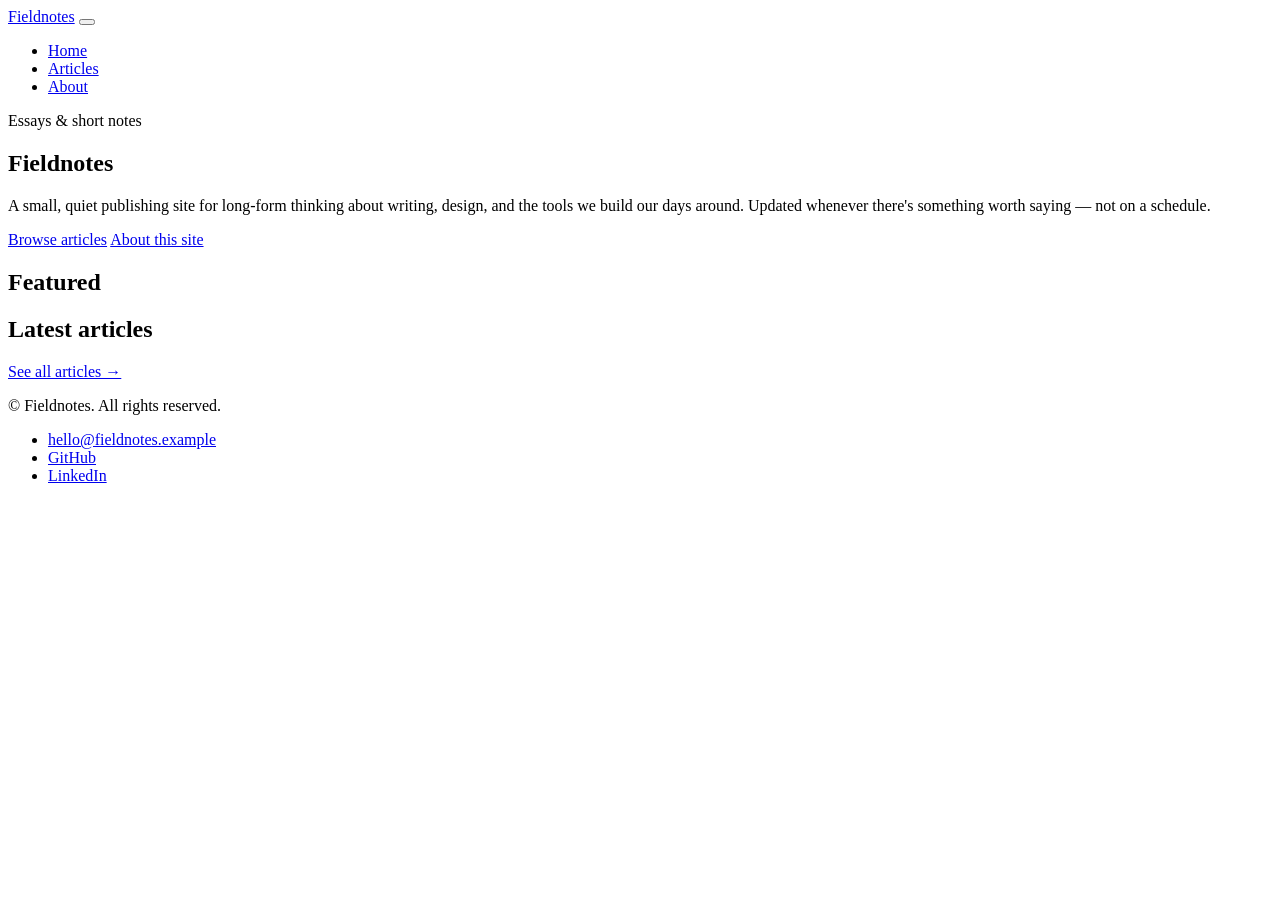
==== index.html @ 8700a75f "Create index.html" ====
<!DOCTYPE html>
<html lang="en">
<head>
  <meta charset="UTF-8">
  <meta name="viewport" content="width=device-width, initial-scale=1.0">
  <title>Fieldnotes — A Personal Publishing Site</title>
  <meta name="description" content="Fieldnotes is a personal publishing site for essays and short notes on writing, design, and technology.">
  <link rel="icon" href="images/favicon.svg" type="image/svg+xml">

  <!-- Fonts: a characterful serif for display type, a clean sans for body/UI text -->
  <link rel="preconnect" href="https://fonts.googleapis.com">
  <link rel="preconnect" href="https://fonts.gstatic.com" crossorigin>
  <link href="https://fonts.googleapis.com/css2?family=Fraunces:opsz,wght@9..144,500;9..144,600&family=IBM+Plex+Mono:wght@400;500&family=IBM+Plex+Sans:wght@400;500;600&display=swap" rel="stylesheet">

  <link rel="stylesheet" href="css/style.css">
</head>
<body data-page="home">

  <!-- ============ Site header / navigation ============ -->
  <header class="site-header">
    <nav class="nav">
      <a href="index.html" class="nav-brand">Field<span>notes</span></a>

      <button class="nav-toggle" aria-label="Toggle navigation menu" aria-expanded="false">
        <span></span><span></span><span></span>
      </button>

      <ul class="nav-links">
        <li><a href="index.html" data-page="home">Home</a></li>
        <li><a href="articles.html" data-page="articles">Articles</a></li>
        <li><a href="about.html" data-page="about">About</a></li>
      </ul>
    </nav>
  </header>

  <main>

    <!-- ============ Hero ============ -->
    <section class="hero">
      <div class="container hero-inner">
        <span class="eyebrow">Essays &amp; short notes</span>
        <h1>Fieldnotes</h1>
        <p class="lede">
          A small, quiet publishing site for long-form thinking about writing, design,
          and the tools we build our days around. Updated whenever there's something
          worth saying — not on a schedule.
        </p>
        <div class="hero-actions">
          <a href="articles.html" class="btn">Browse articles</a>
          <a href="about.html" class="btn btn-outline">About this site</a>
        </div>
      </div>
    </section>

    <!-- ============ Featured article ============ -->
    <section class="section">
      <div class="container">
        <div class="section-header">
          <h2>Featured</h2>
        </div>
        <div class="featured" id="featured-article">
          <!-- Populated by js/script.js — renderFeaturedArticle() -->
        </div>
      </div>
    </section>

    <!-- ============ Latest articles ============ -->
    <section class="section" style="padding-top: 0;">
      <div class="container">
        <div class="section-header">
          <h2>Latest articles</h2>
          <a href="articles.html" class="see-all-link">See all articles &rarr;</a>
        </div>
        <div class="article-grid" id="latest-articles-grid">
          <!-- Populated by js/script.js — renderLatestArticles() -->
        </div>
      </div>
    </section>

  </main>

  <!-- ============ Footer ============ -->
  <footer class="site-footer">
    <div class="container footer-inner">
      <p class="footer-copy">&copy; <span id="current-year"></span> Fieldnotes. All rights reserved.</p>
      <ul class="footer-links">
        <li><a href="mailto:hello@fieldnotes.example">hello@fieldnotes.example</a></li>
        <li><a href="https://github.com/yourusername" target="_blank" rel="noopener">GitHub</a></li>
        <li><a href="https://linkedin.com/in/yourusername" target="_blank" rel="noopener">LinkedIn</a></li>
      </ul>
    </div>
  </footer>

  <script src="js/script.js"></script>
</body>
</html>
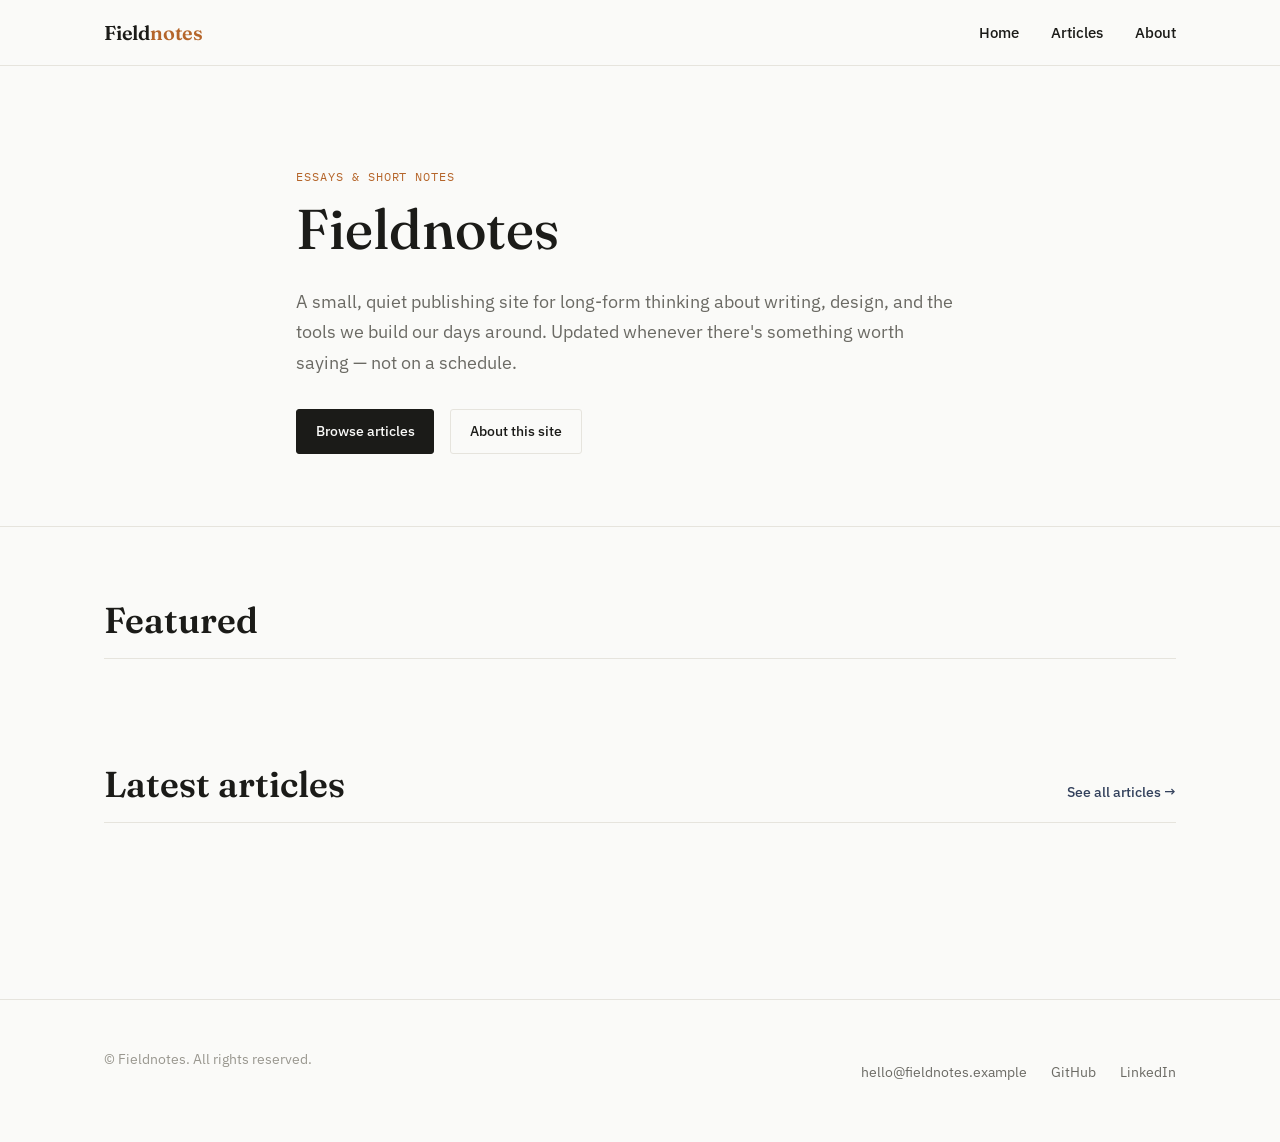
==== commit f15330b9: "Update index.html" ====
--- a/index.html
+++ b/index.html
@@ -3,8 +3,8 @@
 <head>
   <meta charset="UTF-8">
   <meta name="viewport" content="width=device-width, initial-scale=1.0">
-  <title>Fieldnotes — A Personal Publishing Site</title>
-  <meta name="description" content="Fieldnotes is a personal publishing site for essays and short notes on writing, design, and technology.">
+  <title>Ramchandra Poudel</title>
+  <meta name="description" content="ramchandrap: personal notes & essays">
   <link rel="icon" href="images/favicon.svg" type="image/svg+xml">
 
   <!-- Fonts: a characterful serif for display type, a clean sans for body/UI text -->
--- a/css/style.css
+++ b/css/style.css
@@ -0,0 +1,926 @@
+/* ==========================================================================
+   Fieldnotes — main stylesheet
+   Organized in sections:
+   1. Design tokens (CSS variables)
+   2. Reset / base
+   3. Typography
+   4. Layout helpers
+   5. Navigation
+   6. Buttons & form controls
+   7. Hero
+   8. Article cards & grids
+   9. Article page
+   10. About page
+   11. Footer
+   12. Utilities & responsive tweaks
+   ========================================================================== */
+
+/* -----------------------------------------
+   1. Design tokens
+   All colors, spacing and type sizes live
+   here so the whole site can be restyled
+   by editing this one block.
+----------------------------------------- */
+:root {
+  /* Colors */
+  --color-bg: #fafaf8;
+  --color-surface: #ffffff;
+  --color-ink: #1b1b18;
+  --color-ink-muted: #6b6a64;
+  --color-ink-faint: #99978f;
+  --color-border: #e6e4dd;
+  --color-accent: #33415c;
+  --color-accent-soft: #33415c14;
+  --color-highlight: #b5652a;
+
+  /* Typography */
+  --font-display: "Fraunces", Georgia, "Times New Roman", serif;
+  --font-body: "IBM Plex Sans", -apple-system, BlinkMacSystemFont, "Segoe UI", sans-serif;
+  --font-mono: "IBM Plex Mono", ui-monospace, SFMono-Regular, Menlo, monospace;
+
+  /* Spacing scale */
+  --space-1: 0.5rem;
+  --space-2: 1rem;
+  --space-3: 1.5rem;
+  --space-4: 2rem;
+  --space-5: 3rem;
+  --space-6: 4.5rem;
+  --space-7: 6rem;
+
+  /* Layout */
+  --max-width: 1120px;
+  --max-width-narrow: 720px;
+  --radius: 3px;
+
+  /* Motion */
+  --transition-fast: 150ms ease;
+  --transition-base: 220ms ease;
+}
+
+/* -----------------------------------------
+   2. Reset / base
+----------------------------------------- */
+*,
+*::before,
+*::after {
+  box-sizing: border-box;
+}
+
+html {
+  scroll-behavior: smooth;
+}
+
+body {
+  margin: 0;
+  background-color: var(--color-bg);
+  color: var(--color-ink);
+  font-family: var(--font-body);
+  font-size: 1rem;
+  line-height: 1.65;
+  -webkit-font-smoothing: antialiased;
+}
+
+img {
+  max-width: 100%;
+  display: block;
+  height: auto;
+}
+
+a {
+  color: inherit;
+  text-decoration: none;
+}
+
+ul,
+ol {
+  padding-left: 1.25em;
+}
+
+button {
+  font-family: inherit;
+  cursor: pointer;
+}
+
+/* Respect reduced motion preferences */
+@media (prefers-reduced-motion: reduce) {
+  html {
+    scroll-behavior: auto;
+  }
+  *,
+  *::before,
+  *::after {
+    animation-duration: 0.001ms !important;
+    animation-iteration-count: 1 !important;
+    transition-duration: 0.001ms !important;
+  }
+}
+
+/* Visible keyboard focus for accessibility */
+a:focus-visible,
+button:focus-visible,
+input:focus-visible {
+  outline: 2px solid var(--color-accent);
+  outline-offset: 3px;
+}
+
+/* -----------------------------------------
+   3. Typography
+----------------------------------------- */
+h1,
+h2,
+h3,
+h4 {
+  font-family: var(--font-display);
+  font-weight: 600;
+  line-height: 1.2;
+  margin: 0 0 var(--space-2);
+  color: var(--color-ink);
+}
+
+h1 {
+  font-size: clamp(2.25rem, 5vw, 3.5rem);
+  font-weight: 500;
+}
+
+h2 {
+  font-size: clamp(1.75rem, 3.5vw, 2.25rem);
+}
+
+h3 {
+  font-size: 1.35rem;
+}
+
+p {
+  margin: 0 0 var(--space-3);
+}
+
+.eyebrow {
+  display: inline-block;
+  font-family: var(--font-mono);
+  font-size: 0.75rem;
+  letter-spacing: 0.08em;
+  text-transform: uppercase;
+  color: var(--color-highlight);
+  margin-bottom: var(--space-1);
+}
+
+.lede {
+  font-size: 1.15rem;
+  color: var(--color-ink-muted);
+  max-width: 60ch;
+}
+
+/* -----------------------------------------
+   4. Layout helpers
+----------------------------------------- */
+.container {
+  width: 100%;
+  max-width: var(--max-width);
+  margin-inline: auto;
+  padding-inline: var(--space-3);
+}
+
+.container-narrow {
+  width: 100%;
+  max-width: var(--max-width-narrow);
+  margin-inline: auto;
+  padding-inline: var(--space-3);
+}
+
+.section {
+  padding-block: var(--space-6);
+}
+
+.section-header {
+  display: flex;
+  align-items: baseline;
+  justify-content: space-between;
+  gap: var(--space-2);
+  margin-bottom: var(--space-4);
+  border-bottom: 1px solid var(--color-border);
+  padding-bottom: var(--space-2);
+}
+
+.section-header h2 {
+  margin-bottom: 0;
+}
+
+.see-all-link {
+  font-size: 0.9rem;
+  font-weight: 500;
+  color: var(--color-accent);
+  white-space: nowrap;
+  border-bottom: 1px solid transparent;
+  transition: border-color var(--transition-fast);
+}
+
+.see-all-link:hover {
+  border-color: currentColor;
+}
+
+/* -----------------------------------------
+   5. Navigation
+----------------------------------------- */
+.site-header {
+  position: sticky;
+  top: 0;
+  z-index: 100;
+  background-color: rgba(250, 250, 248, 0.92);
+  backdrop-filter: saturate(120%) blur(6px);
+  border-bottom: 1px solid var(--color-border);
+}
+
+.nav {
+  max-width: var(--max-width);
+  margin-inline: auto;
+  padding: var(--space-2) var(--space-3);
+  display: flex;
+  align-items: center;
+  justify-content: space-between;
+}
+
+.nav-brand {
+  font-family: var(--font-display);
+  font-size: 1.25rem;
+  font-weight: 600;
+  letter-spacing: -0.01em;
+}
+
+.nav-brand span {
+  color: var(--color-highlight);
+}
+
+.nav-links {
+  display: flex;
+  gap: var(--space-4);
+  list-style: none;
+  margin: 0;
+  padding: 0;
+}
+
+.nav-links a {
+  position: relative;
+  font-size: 0.95rem;
+  font-weight: 500;
+  padding-bottom: 4px;
+}
+
+.nav-links a::after {
+  content: "";
+  position: absolute;
+  left: 0;
+  bottom: 0;
+  width: 0;
+  height: 1px;
+  background-color: var(--color-accent);
+  transition: width var(--transition-base);
+}
+
+.nav-links a:hover::after,
+.nav-links a.active::after {
+  width: 100%;
+}
+
+.nav-links a.active {
+  color: var(--color-accent);
+}
+
+.nav-toggle {
+  display: none;
+  flex-direction: column;
+  justify-content: center;
+  gap: 5px;
+  width: 32px;
+  height: 32px;
+  background: none;
+  border: none;
+  padding: 0;
+}
+
+.nav-toggle span {
+  display: block;
+  height: 2px;
+  width: 100%;
+  background-color: var(--color-ink);
+  transition: transform var(--transition-base), opacity var(--transition-base);
+}
+
+.nav-toggle[aria-expanded="true"] span:nth-child(1) {
+  transform: translateY(7px) rotate(45deg);
+}
+
+.nav-toggle[aria-expanded="true"] span:nth-child(2) {
+  opacity: 0;
+}
+
+.nav-toggle[aria-expanded="true"] span:nth-child(3) {
+  transform: translateY(-7px) rotate(-45deg);
+}
+
+/* -----------------------------------------
+   6. Buttons & form controls
+----------------------------------------- */
+.btn {
+  display: inline-flex;
+  align-items: center;
+  gap: 0.4em;
+  font-size: 0.9rem;
+  font-weight: 500;
+  padding: 0.65em 1.3em;
+  border-radius: var(--radius);
+  border: 1px solid var(--color-ink);
+  background-color: var(--color-ink);
+  color: var(--color-bg);
+  transition: background-color var(--transition-fast), color var(--transition-fast), border-color var(--transition-fast);
+}
+
+.btn:hover {
+  background-color: transparent;
+  color: var(--color-ink);
+}
+
+.btn-outline {
+  background-color: transparent;
+  color: var(--color-ink);
+  border-color: var(--color-border);
+}
+
+.btn-outline:hover {
+  border-color: var(--color-ink);
+}
+
+.btn-text {
+  display: inline-flex;
+  align-items: center;
+  gap: 0.35em;
+  font-size: 0.9rem;
+  font-weight: 600;
+  color: var(--color-accent);
+  border-bottom: 1px solid transparent;
+  padding: 0;
+}
+
+.btn-text:hover {
+  border-color: currentColor;
+}
+
+.search-bar {
+  display: flex;
+  align-items: center;
+  gap: var(--space-1);
+  border: 1px solid var(--color-border);
+  border-radius: var(--radius);
+  background-color: var(--color-surface);
+  padding: 0.6em 0.9em;
+  transition: border-color var(--transition-fast);
+}
+
+.search-bar:focus-within {
+  border-color: var(--color-accent);
+}
+
+.search-bar input {
+  flex: 1;
+  border: none;
+  outline: none;
+  background: transparent;
+  font-family: inherit;
+  font-size: 0.95rem;
+  color: var(--color-ink);
+}
+
+.search-bar svg {
+  flex-shrink: 0;
+  color: var(--color-ink-faint);
+}
+
+.filter-bar {
+  display: flex;
+  flex-wrap: wrap;
+  gap: var(--space-1);
+  margin-top: var(--space-3);
+}
+
+.filter-btn {
+  font-size: 0.85rem;
+  font-weight: 500;
+  padding: 0.45em 1em;
+  border-radius: 999px;
+  border: 1px solid var(--color-border);
+  background-color: transparent;
+  color: var(--color-ink-muted);
+  transition: background-color var(--transition-fast), color var(--transition-fast), border-color var(--transition-fast);
+}
+
+.filter-btn:hover {
+  border-color: var(--color-ink);
+  color: var(--color-ink);
+}
+
+.filter-btn.active {
+  background-color: var(--color-ink);
+  border-color: var(--color-ink);
+  color: var(--color-bg);
+}
+
+/* -----------------------------------------
+   7. Hero
+----------------------------------------- */
+.hero {
+  padding-block: var(--space-7) var(--space-6);
+  border-bottom: 1px solid var(--color-border);
+}
+
+.hero-inner {
+  max-width: 46rem;
+}
+
+.hero h1 {
+  margin-bottom: var(--space-3);
+}
+
+.hero-actions {
+  display: flex;
+  gap: var(--space-2);
+  margin-top: var(--space-4);
+}
+
+/* Featured article */
+.featured {
+  display: grid;
+  grid-template-columns: 1fr;
+  gap: var(--space-4);
+  align-items: center;
+}
+
+.featured-image {
+  border: 1px solid var(--color-border);
+  overflow: hidden;
+}
+
+.featured-meta {
+  display: flex;
+  gap: var(--space-2);
+  font-size: 0.85rem;
+  color: var(--color-ink-muted);
+  margin-bottom: var(--space-1);
+}
+
+.featured h3 {
+  font-size: clamp(1.5rem, 3vw, 2rem);
+  margin-bottom: var(--space-2);
+}
+
+@media (min-width: 800px) {
+  .featured {
+    grid-template-columns: 1.1fr 1fr;
+  }
+}
+
+/* -----------------------------------------
+   8. Article cards & grids
+----------------------------------------- */
+.article-grid {
+  display: grid;
+  grid-template-columns: 1fr;
+  gap: var(--space-4);
+}
+
+@media (min-width: 640px) {
+  .article-grid {
+    grid-template-columns: repeat(2, 1fr);
+  }
+}
+
+@media (min-width: 980px) {
+  .article-grid {
+    grid-template-columns: repeat(3, 1fr);
+  }
+}
+
+.article-card {
+  display: flex;
+  flex-direction: column;
+  background-color: var(--color-surface);
+  border: 1px solid var(--color-border);
+  border-radius: var(--radius);
+  overflow: hidden;
+  transition: transform var(--transition-base), box-shadow var(--transition-base), border-color var(--transition-base);
+}
+
+.article-card:hover {
+  transform: translateY(-3px);
+  border-color: var(--color-ink-faint);
+  box-shadow: 0 10px 24px -18px rgba(27, 27, 24, 0.35);
+}
+
+.article-card-image {
+  aspect-ratio: 3 / 2;
+  overflow: hidden;
+  border-bottom: 1px solid var(--color-border);
+}
+
+.article-card-image img {
+  width: 100%;
+  height: 100%;
+  object-fit: cover;
+  transition: transform var(--transition-base);
+}
+
+.article-card:hover .article-card-image img {
+  transform: scale(1.03);
+}
+
+.article-card-body {
+  padding: var(--space-3);
+  display: flex;
+  flex-direction: column;
+  flex: 1;
+}
+
+.article-card-category {
+  font-family: var(--font-mono);
+  font-size: 0.7rem;
+  letter-spacing: 0.06em;
+  text-transform: uppercase;
+  color: var(--color-highlight);
+  margin-bottom: var(--space-1);
+}
+
+.article-card h3 {
+  font-size: 1.2rem;
+  margin-bottom: var(--space-1);
+}
+
+.article-card p {
+  color: var(--color-ink-muted);
+  font-size: 0.95rem;
+  margin-bottom: var(--space-2);
+  flex: 1;
+}
+
+.article-card-meta {
+  display: flex;
+  align-items: center;
+  gap: var(--space-1);
+  font-size: 0.8rem;
+  color: var(--color-ink-faint);
+  margin-bottom: var(--space-2);
+}
+
+.article-card-meta .dot {
+  width: 3px;
+  height: 3px;
+  border-radius: 50%;
+  background-color: var(--color-ink-faint);
+}
+
+/* -----------------------------------------
+   9. Article page
+----------------------------------------- */
+.article-header {
+  padding-block: var(--space-6) var(--space-4);
+  border-bottom: 1px solid var(--color-border);
+}
+
+.article-header .eyebrow {
+  margin-bottom: var(--space-2);
+}
+
+.article-header h1 {
+  max-width: 22ch;
+}
+
+.article-byline {
+  display: flex;
+  flex-wrap: wrap;
+  align-items: center;
+  gap: var(--space-1) var(--space-2);
+  font-size: 0.9rem;
+  color: var(--color-ink-muted);
+  margin-top: var(--space-3);
+}
+
+.article-byline .dot {
+  width: 3px;
+  height: 3px;
+  border-radius: 50%;
+  background-color: var(--color-ink-faint);
+}
+
+.article-cover {
+  margin-block: var(--space-5);
+  border: 1px solid var(--color-border);
+  overflow: hidden;
+}
+
+.article-body {
+  max-width: var(--max-width-narrow);
+  margin-inline: auto;
+  padding-inline: var(--space-3);
+  font-size: 1.08rem;
+  line-height: 1.75;
+}
+
+.article-body h2 {
+  margin-top: var(--space-5);
+}
+
+.article-body h3 {
+  margin-top: var(--space-4);
+}
+
+/* Drop cap on the article's first paragraph — the page's signature detail */
+.article-body p.lead::first-letter {
+  font-family: var(--font-display);
+  font-size: 3.4em;
+  font-weight: 600;
+  float: left;
+  line-height: 0.85;
+  margin: 0.05em 0.08em 0 0;
+  color: var(--color-accent);
+}
+
+.article-body blockquote {
+  margin: var(--space-4) 0;
+  padding-left: var(--space-3);
+  border-left: 2px solid var(--color-highlight);
+  font-family: var(--font-display);
+  font-size: 1.25rem;
+  font-style: italic;
+  color: var(--color-ink);
+}
+
+.article-body ul,
+.article-body ol {
+  margin-bottom: var(--space-3);
+  padding-left: 1.4em;
+}
+
+.article-body li {
+  margin-bottom: 0.4em;
+}
+
+.article-body img {
+  border: 1px solid var(--color-border);
+  margin-block: var(--space-4);
+}
+
+.article-body figcaption {
+  font-size: 0.85rem;
+  color: var(--color-ink-faint);
+  text-align: center;
+  margin-top: -1.2rem;
+  margin-bottom: var(--space-4);
+}
+
+.article-body pre {
+  background-color: var(--color-ink);
+  color: #f1efe8;
+  padding: var(--space-3);
+  border-radius: var(--radius);
+  overflow-x: auto;
+  font-family: var(--font-mono);
+  font-size: 0.88rem;
+  line-height: 1.6;
+  margin-block: var(--space-4);
+}
+
+.article-body code {
+  font-family: var(--font-mono);
+  font-size: 0.9em;
+  background-color: var(--color-accent-soft);
+  padding: 0.15em 0.4em;
+  border-radius: 3px;
+}
+
+.article-body pre code {
+  background: none;
+  padding: 0;
+}
+
+.article-nav {
+  max-width: var(--max-width-narrow);
+  margin: var(--space-6) auto 0;
+  padding-inline: var(--space-3);
+  display: grid;
+  grid-template-columns: 1fr 1fr;
+  gap: var(--space-2);
+  border-top: 1px solid var(--color-border);
+  padding-top: var(--space-4);
+}
+
+.article-nav-link {
+  display: flex;
+  flex-direction: column;
+  gap: 0.35em;
+  padding: var(--space-2);
+  border: 1px solid var(--color-border);
+  border-radius: var(--radius);
+  transition: border-color var(--transition-fast), background-color var(--transition-fast);
+}
+
+.article-nav-link:hover {
+  border-color: var(--color-ink);
+  background-color: var(--color-surface);
+}
+
+.article-nav-link.next {
+  text-align: right;
+  align-items: flex-end;
+}
+
+.article-nav-label {
+  font-family: var(--font-mono);
+  font-size: 0.7rem;
+  letter-spacing: 0.06em;
+  text-transform: uppercase;
+  color: var(--color-ink-faint);
+}
+
+.article-nav-title {
+  font-family: var(--font-display);
+  font-size: 1.05rem;
+}
+
+/* -----------------------------------------
+   10. About page
+----------------------------------------- */
+.about-hero {
+  display: grid;
+  grid-template-columns: 1fr;
+  gap: var(--space-4);
+  align-items: start;
+  padding-block: var(--space-6);
+}
+
+.about-photo {
+  width: 100%;
+  max-width: 220px;
+  border-radius: 50%;
+  overflow: hidden;
+  border: 1px solid var(--color-border);
+}
+
+@media (min-width: 720px) {
+  .about-hero {
+    grid-template-columns: 220px 1fr;
+    align-items: center;
+  }
+}
+
+.about-section {
+  padding-block: var(--space-5);
+  border-top: 1px solid var(--color-border);
+}
+
+.about-section h2 {
+  margin-bottom: var(--space-3);
+}
+
+.interest-list {
+  display: flex;
+  flex-wrap: wrap;
+  gap: var(--space-1);
+  list-style: none;
+  padding: 0;
+  margin: 0;
+}
+
+.interest-list li {
+  font-size: 0.85rem;
+  font-weight: 500;
+  padding: 0.45em 1em;
+  border: 1px solid var(--color-border);
+  border-radius: 999px;
+  color: var(--color-ink-muted);
+}
+
+.contact-list {
+  list-style: none;
+  padding: 0;
+  margin: 0;
+  display: flex;
+  flex-direction: column;
+  gap: var(--space-2);
+}
+
+.contact-list a {
+  display: inline-flex;
+  align-items: center;
+  gap: 0.5em;
+  font-size: 1rem;
+  font-weight: 500;
+  border-bottom: 1px solid var(--color-border);
+  padding-bottom: 0.2em;
+  transition: border-color var(--transition-fast), color var(--transition-fast);
+}
+
+.contact-list a:hover {
+  color: var(--color-accent);
+  border-color: var(--color-accent);
+}
+
+/* -----------------------------------------
+   11. Footer
+----------------------------------------- */
+.site-footer {
+  border-top: 1px solid var(--color-border);
+  padding-block: var(--space-5);
+  margin-top: var(--space-6);
+}
+
+.footer-inner {
+  display: flex;
+  flex-wrap: wrap;
+  justify-content: space-between;
+  align-items: center;
+  gap: var(--space-3);
+}
+
+.footer-copy {
+  font-size: 0.85rem;
+  color: var(--color-ink-faint);
+}
+
+.footer-links {
+  display: flex;
+  gap: var(--space-3);
+  list-style: none;
+  padding: 0;
+  margin: 0;
+}
+
+.footer-links a {
+  font-size: 0.85rem;
+  color: var(--color-ink-muted);
+  transition: color var(--transition-fast);
+}
+
+.footer-links a:hover {
+  color: var(--color-accent);
+}
+
+/* -----------------------------------------
+   12. Utilities & responsive tweaks
+----------------------------------------- */
+.text-center {
+  text-align: center;
+}
+
+.no-results {
+  display: none;
+  padding-block: var(--space-5);
+  text-align: center;
+  color: var(--color-ink-muted);
+}
+
+.no-results.visible {
+  display: block;
+}
+
+@media (max-width: 720px) {
+  .nav-toggle {
+    display: flex;
+  }
+
+  .nav-links {
+    position: absolute;
+    top: 100%;
+    left: 0;
+    right: 0;
+    flex-direction: column;
+    gap: 0;
+    background-color: var(--color-bg);
+    border-bottom: 1px solid var(--color-border);
+    max-height: 0;
+    overflow: hidden;
+    transition: max-height var(--transition-base);
+  }
+
+  .nav-links.open {
+    max-height: 260px;
+  }
+
+  .nav-links li {
+    border-top: 1px solid var(--color-border);
+  }
+
+  .nav-links a {
+    display: block;
+    padding: var(--space-2) var(--space-3);
+  }
+
+  .nav-links a::after {
+    display: none;
+  }
+
+  .article-nav {
+    grid-template-columns: 1fr;
+  }
+
+  .article-nav-link.next {
+    text-align: left;
+    align-items: flex-start;
+  }
+}
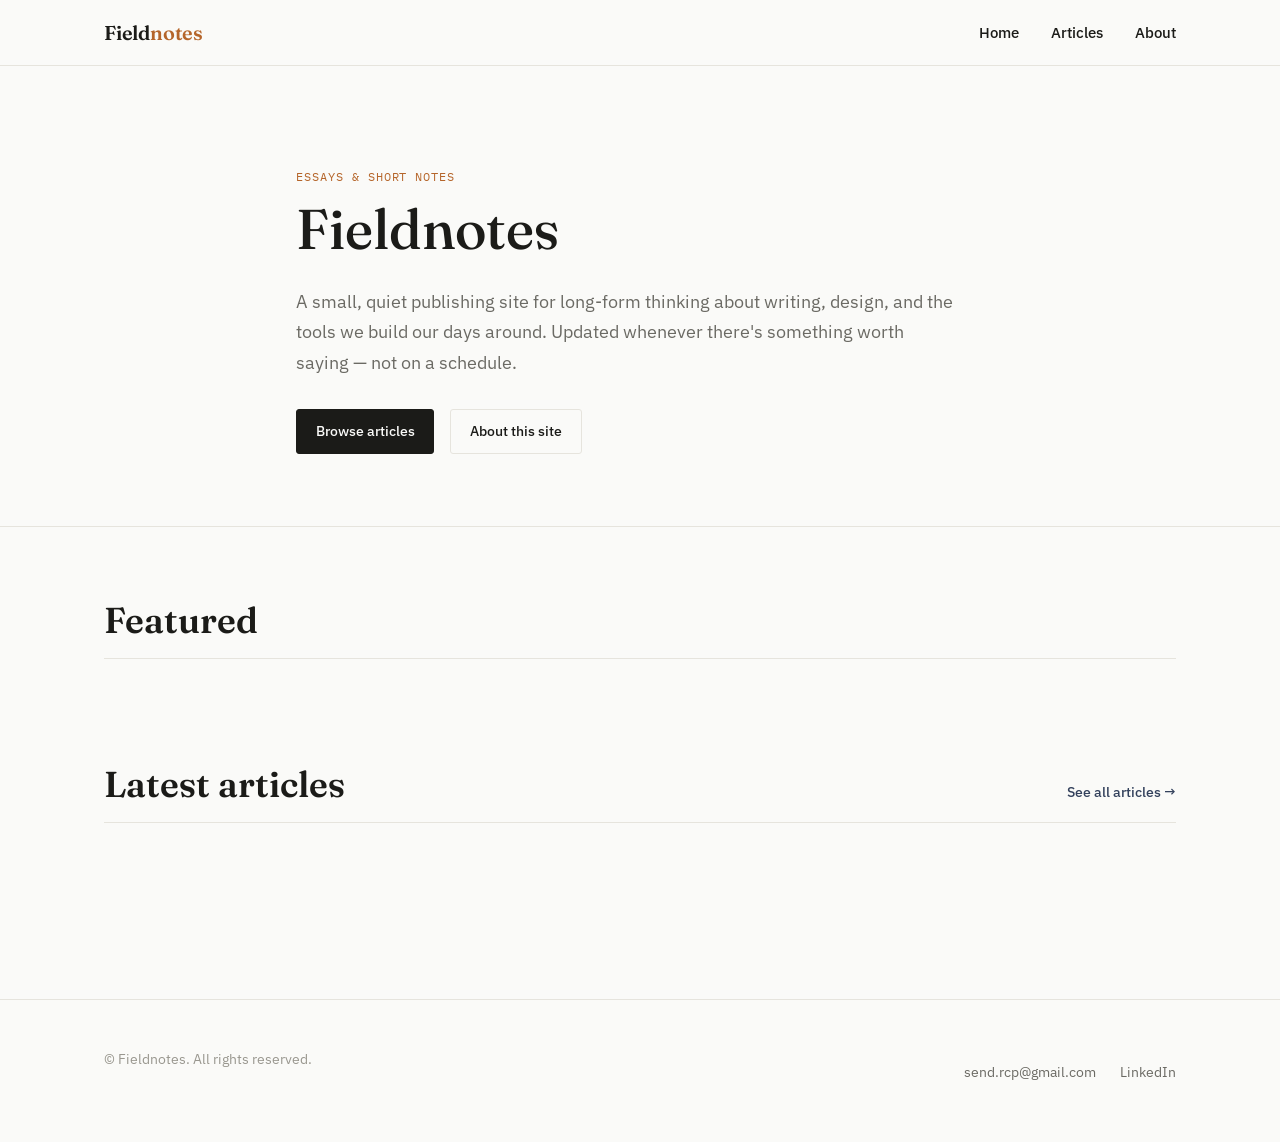
==== commit 93ede8e5: "Update index.html" ====
--- a/index.html
+++ b/index.html
@@ -3,8 +3,8 @@
 <head>
   <meta charset="UTF-8">
   <meta name="viewport" content="width=device-width, initial-scale=1.0">
-  <title>Ramchandra Poudel</title>
-  <meta name="description" content="ramchandrap: personal notes & essays">
+  <title>Field Notes - A Personal Publishing Site</title>
+  <meta name="description" content="Fieldnotes is a personal publishing site for thoughtful writing on agriculture, research, technology, and ideas worth exploring.">
   <link rel="icon" href="images/favicon.svg" type="image/svg+xml">
 
   <!-- Fonts: a characterful serif for display type, a clean sans for body/UI text -->
@@ -84,9 +84,8 @@
     <div class="container footer-inner">
       <p class="footer-copy">&copy; <span id="current-year"></span> Fieldnotes. All rights reserved.</p>
       <ul class="footer-links">
-        <li><a href="mailto:hello@fieldnotes.example">hello@fieldnotes.example</a></li>
-        <li><a href="https://github.com/yourusername" target="_blank" rel="noopener">GitHub</a></li>
-        <li><a href="https://linkedin.com/in/yourusername" target="_blank" rel="noopener">LinkedIn</a></li>
+        <li><a href="mailto:send.rcp@gmail.com">send.rcp@gmail.com</a></li>
+        <li><a href="https://www.linkedin.com/in/realramchandra" target="_blank" rel="noopener">LinkedIn</a></li>
       </ul>
     </div>
   </footer>
